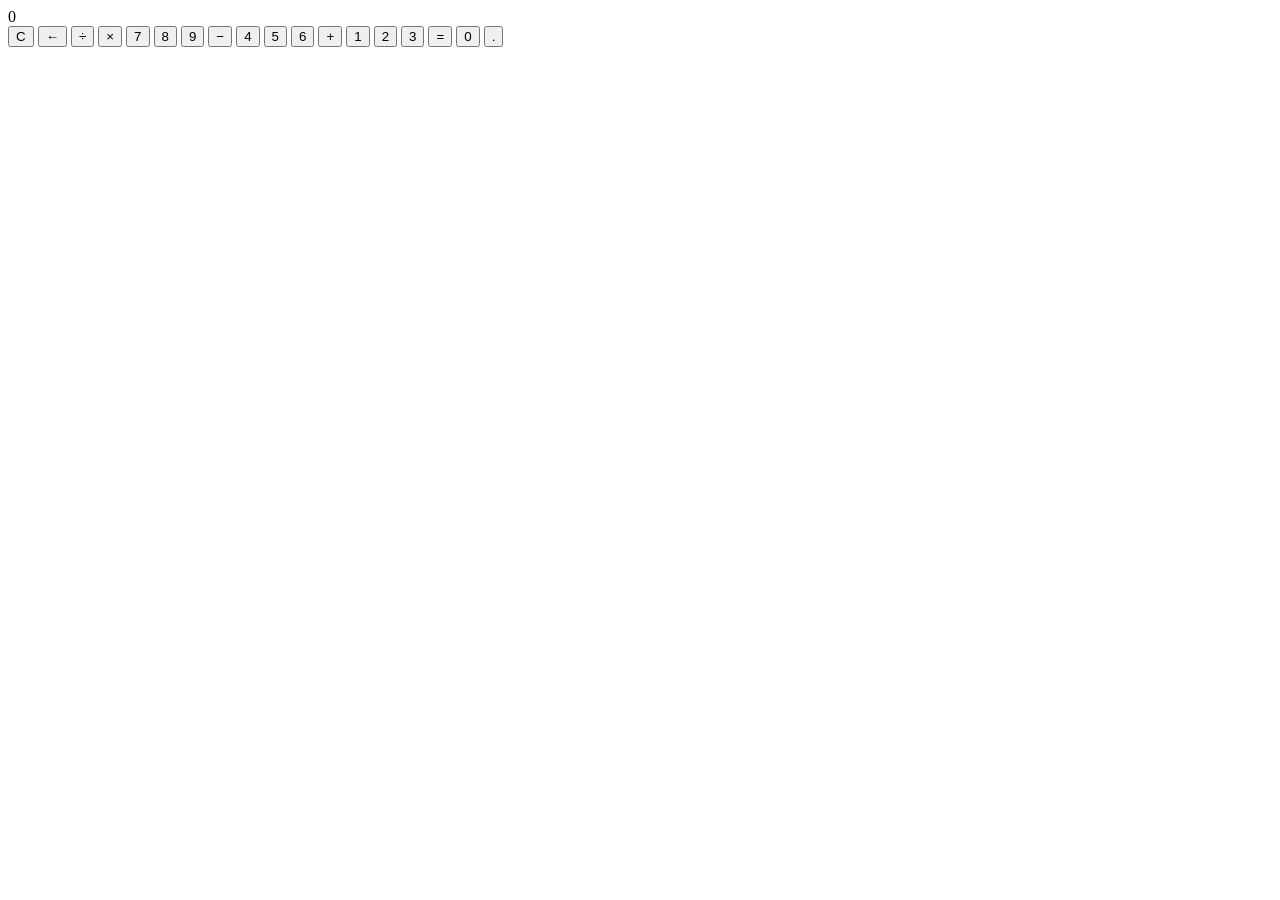
==== index.html @ 49ea1ea6 "Rename calculator/index.html to index.html" ====
<!DOCTYPE html>
<html lang="en">
<head>
    <meta charset="UTF-8">
    <meta name="viewport" content="width=device-width, initial-scale=1.0">
    <title>My Calculator 2</title>
    <link rel="preconnect" href="https://fonts.googleapis.com">
    <link rel="preconnect" href="https://fonts.gstatic.com" crossorigin>
    <link href="https://fonts.googleapis.com/css2?family=Oswald:wght@400;600&display=swap" rel="stylesheet">
    <link rel="stylesheet" href="index.css">
</head>
<body>
    <main id="calculator">
        <div id="display" role="status" aria-live="polite">0</div>
 
        <div id="buttons">
            <button type="button" data-action="clear" class="function-btn">C</button>
            <button type="button" data-action="delete" class="function-btn" aria-label="Delete last character">&larr;</button>
            <button type="button" data-value="÷" class="operator-btn" aria-label="Divide">÷</button>
            <button type="button" data-value="×" class="operator-btn" aria-label="Multiply">×</button>
 
            <button type="button" data-value="7">7</button>
            <button type="button" data-value="8">8</button>
            <button type="button" data-value="9">9</button>
            <button type="button" data-value="−" class="operator-btn" aria-label="Subtract">−</button>
 
            <button type="button" data-value="4">4</button>
            <button type="button" data-value="5">5</button>
            <button type="button" data-value="6">6</button>
            <button type="button" data-value="+" class="operator-btn" aria-label="Add">+</button>
 
            <button type="button" data-value="1">1</button>
            <button type="button" data-value="2">2</button>
            <button type="button" data-value="3">3</button>
            <button type="button" data-action="equals" class="equals-btn" aria-label="Equals">=</button>
 
            <button type="button" data-value="0" class="zero-btn">0</button>
            <button type="button" data-value=".">.</button>
        </div>
    </main>
 
    <script src="index.js"></script>
</body>
</html>
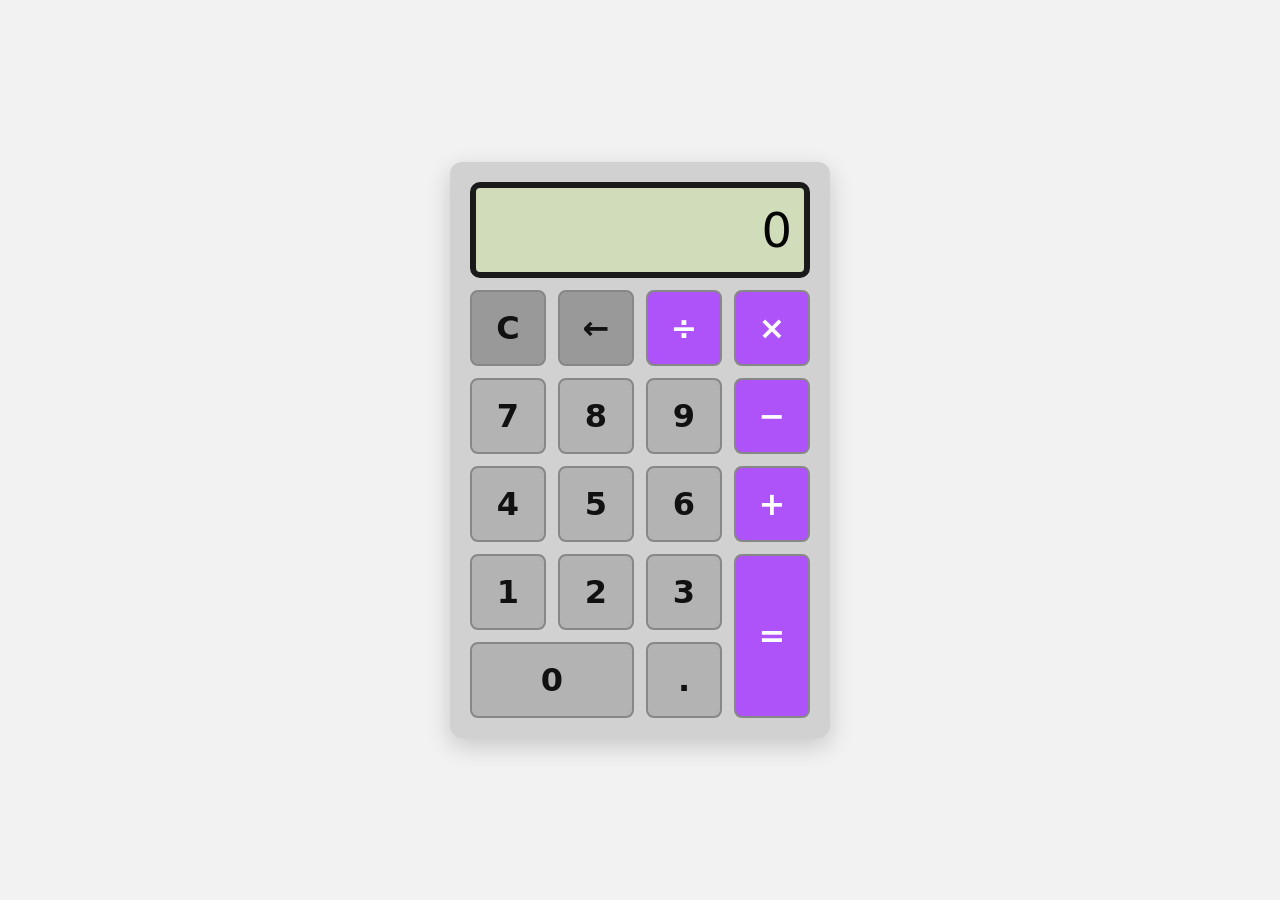
==== commit ac68cbc1: "Update stylesheet and script paths in index.html" ====
--- a/index.html
+++ b/index.html
@@ -7,7 +7,7 @@
     <link rel="preconnect" href="https://fonts.googleapis.com">
     <link rel="preconnect" href="https://fonts.gstatic.com" crossorigin>
     <link href="https://fonts.googleapis.com/css2?family=Oswald:wght@400;600&display=swap" rel="stylesheet">
-    <link rel="stylesheet" href="index.css">
+    <link rel="stylesheet" href="./calculator/index.css">
 </head>
 <body>
     <main id="calculator">
@@ -39,6 +39,6 @@
         </div>
     </main>
  
-    <script src="index.js"></script>
+    <script src="./calculator/index.js"></script>
 </body>
 </html>
--- a/calculator/index.css
+++ b/calculator/index.css
@@ -0,0 +1,127 @@
+*,
+*::before,
+*::after {
+    box-sizing: border-box;
+}
+ 
+:root {
+    --page-bg: hsl(0, 0%, 95%);
+    --body-bg: hsl(0, 0%, 82%);
+    --btn-bg: hsl(0, 0%, 70%);
+    --btn-border: hsl(0, 0%, 53%);
+    --btn-hover: hsl(296, 6%, 50%);
+    --btn-active: hsl(275, 64%, 20%);
+    --operator-bg: hsl(273, 94%, 65%);
+    --operator-hover: hsl(274, 61%, 85%);
+    --operator-active: hsl(275, 65%, 19%);
+    --screen-bg: #d1dcba;
+    --screen-border: hsl(0, 0%, 10%);
+    --gap: clamp(8px, 2.5vw, 12px);
+}
+ 
+body {
+    margin: 0;
+    display: flex;
+    justify-content: center;
+    align-items: center;
+    min-height: 100vh;
+    padding: 16px;
+    background-color: var(--page-bg);
+    font-family: 'Oswald', system-ui, sans-serif;
+}
+ 
+#calculator {
+    width: 100%;
+    max-width: 380px;
+    padding: clamp(12px, 4vw, 20px);
+    background-color: var(--body-bg);
+    border-radius: 12px;
+    box-shadow: 0 8px 24px rgba(0, 0, 0, 0.18);
+}
+ 
+#display {
+    display: flex;
+    align-items: center;
+    justify-content: flex-end;
+    width: 100%;
+    height: clamp(70px, 20vw, 96px);
+    margin-bottom: var(--gap);
+    padding: 0 12px;
+    font-size: clamp(2rem, 9vw, 3rem);
+    color: #040404;
+    background-color: var(--screen-bg);
+    border: 6px solid var(--screen-border);
+    border-radius: 10px;
+    overflow-x: auto;
+    overflow-y: hidden;
+    white-space: nowrap;
+}
+ 
+#display.small {
+    font-size: clamp(1.4rem, 6vw, 2rem);
+}
+ 
+#buttons {
+    display: grid;
+    grid-template-columns: repeat(4, 1fr);
+    grid-auto-rows: clamp(56px, 16vw, 76px);
+    gap: var(--gap);
+}
+ 
+button {
+    width: 100%;
+    height: 100%;
+    font-family: inherit;
+    font-size: clamp(1.5rem, 6vw, 2rem);
+    font-weight: 600;
+    color: #111;
+    background-color: var(--btn-bg);
+    border: 2px solid var(--btn-border);
+    border-radius: 8px;
+    cursor: pointer;
+    transition: background-color 0.2s ease-in-out;
+}
+ 
+button:hover {
+    background-color: var(--btn-hover);
+}
+ 
+button:active {
+    background-color: var(--btn-active);
+    color: white;
+}
+ 
+button:focus-visible {
+    outline: 3px solid #111;
+    outline-offset: 2px;
+}
+ 
+.operator-btn,
+.equals-btn {
+    color: white;
+    background-color: var(--operator-bg);
+}
+ 
+.operator-btn:hover,
+.equals-btn:hover {
+    color: #111;
+    background-color: var(--operator-hover);
+}
+ 
+.operator-btn:active,
+.equals-btn:active {
+    color: white;
+    background-color: var(--operator-active);
+}
+ 
+.function-btn {
+    background-color: hsl(0, 0%, 60%);
+}
+ 
+.equals-btn {
+    grid-row: span 2;
+}
+ 
+.zero-btn {
+    grid-column: span 2;
+}
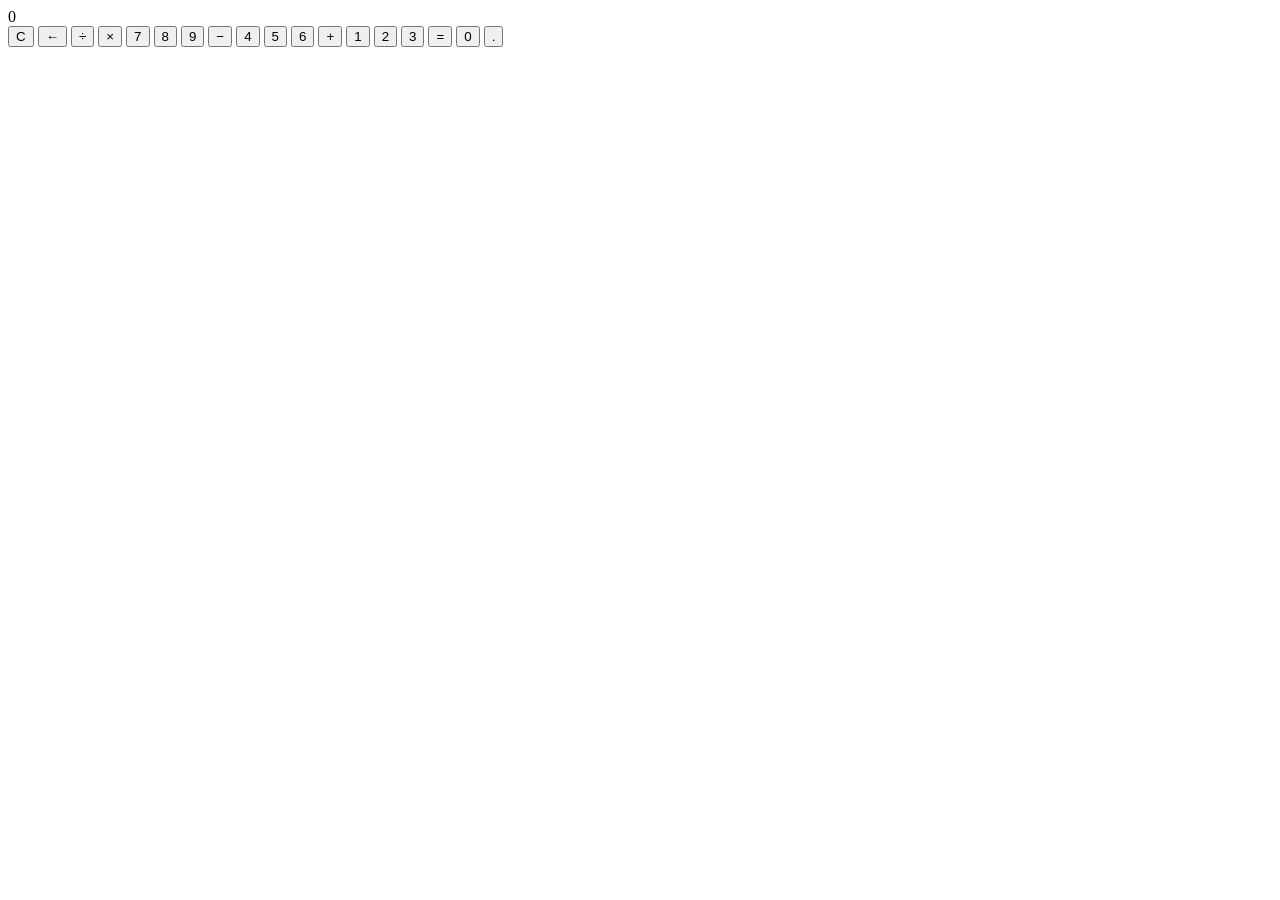
==== commit d1b07aae: "Rename calculator /index.html to index.html" ====
--- a/index.html
+++ b/index.html
@@ -7,7 +7,7 @@
     <link rel="preconnect" href="https://fonts.googleapis.com">
     <link rel="preconnect" href="https://fonts.gstatic.com" crossorigin>
     <link href="https://fonts.googleapis.com/css2?family=Oswald:wght@400;600&display=swap" rel="stylesheet">
-    <link rel="stylesheet" href="./calculator/index.css">
+    <link rel="stylesheet" href="index.css">
 </head>
 <body>
     <main id="calculator">
@@ -39,6 +39,6 @@
         </div>
     </main>
  
-    <script src="./calculator/index.js"></script>
+    <script src="index.js"></script>
 </body>
 </html>
